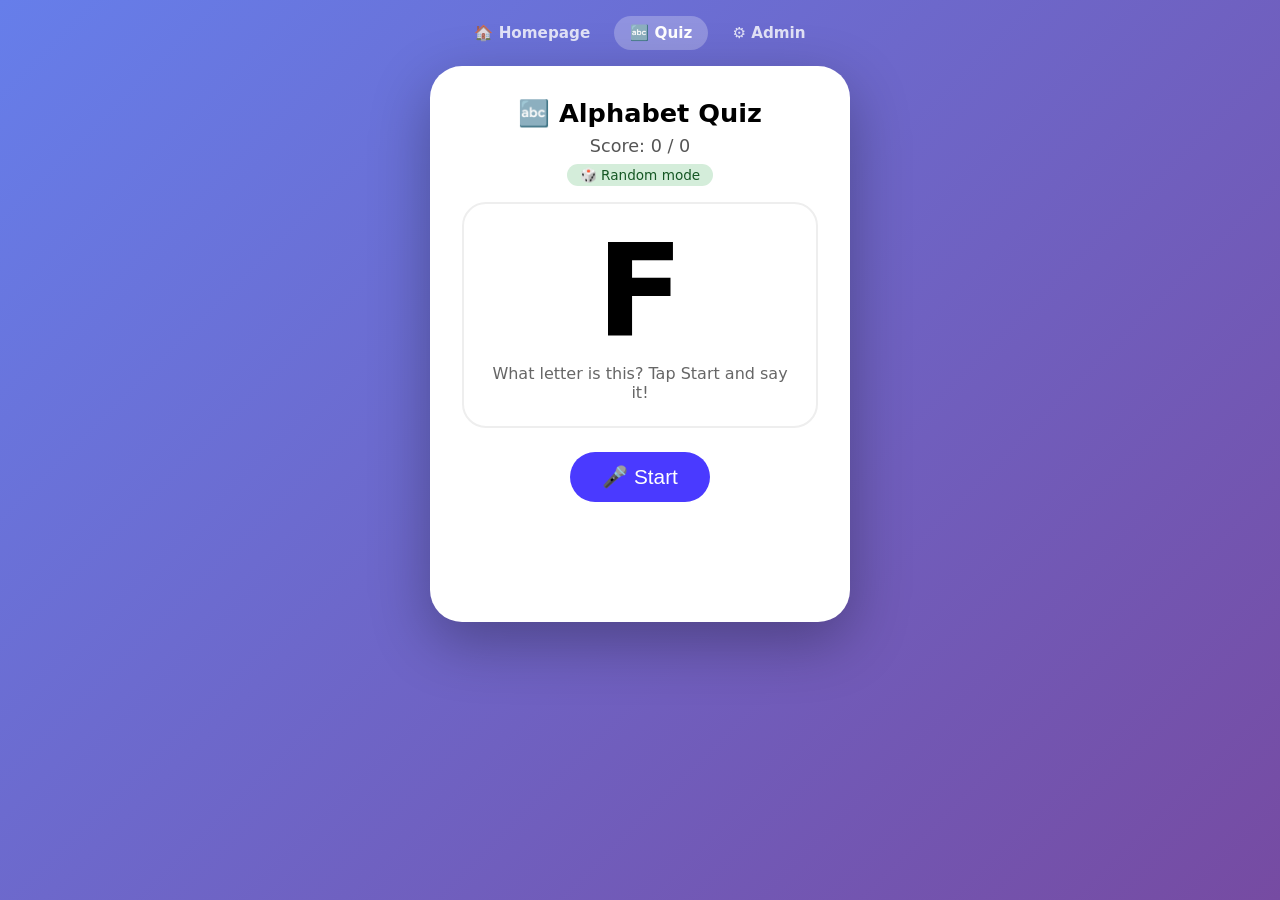
==== quiz.html @ 84fb0a64 "initial commit for alphabet quiz" ====
<!DOCTYPE html>
<html lang="en">
<head>
  <meta charset="UTF-8">
  <meta name="viewport" content="width=device-width, initial-scale=1.0">
  <title>Quiz - Alphabet Quiz 🎓</title>
  <link rel="stylesheet" href="style.css">
</head>
<body>
  <nav class="navbar">
    <a href="index.html" class="nav-link">🏠 Homepage</a>
    <a href="quiz.html" class="nav-link active">🔤 Quiz</a>
    <a href="admin.html" class="nav-link">⚙️ Admin</a>
  </nav>

  <div class="container">
    <h1>🔤 Alphabet Quiz</h1>
    <div class="score-board">Score: <span id="score">0</span> / <span id="total">0</span></div>
    <div id="mode-badge" class="mode-badge"></div>

    <div class="card">
      <div id="letter" class="letter">A</div>
      <p class="prompt">What letter is this? Tap Start and say it!</p>
    </div>

    <div class="btn-group">
      <button id="start-btn" class="mic-btn start-btn" aria-label="Start listening">🎤 Start</button>
      <button id="stop-btn" class="mic-btn stop-btn hidden" aria-label="Stop listening">⏹ Stop</button>
    </div>
    <div id="feedback" class="feedback"></div>
    <div id="heard" class="heard"></div>
    <button id="next-btn" class="next-btn hidden">Next Letter ➡️</button>

    <div id="no-support" class="no-support hidden">
      ⚠️ Your browser doesn't support speech recognition. Please use Chrome or Edge.
    </div>
  </div>

  <script src="app.js"></script>
</body>
</html>
---- style.css ----
* { margin: 0; padding: 0; box-sizing: border-box; }

body {
  font-family: 'Segoe UI', system-ui, sans-serif;
  background: linear-gradient(135deg, #667eea 0%, #764ba2 100%);
  min-height: 100vh;
  display: flex;
  flex-direction: column;
  align-items: center;
  padding: 0 1rem 2rem;
}

/* Navbar */
.navbar {
  width: 100%;
  max-width: 500px;
  display: flex;
  gap: 0.5rem;
  padding: 1rem 0;
  justify-content: center;
}

.nav-link {
  color: rgba(255,255,255,0.8);
  text-decoration: none;
  padding: 0.5rem 1rem;
  border-radius: 2rem;
  font-weight: 600;
  font-size: 0.95rem;
  transition: background 0.2s;
}
.nav-link:hover { background: rgba(255,255,255,0.15); }
.nav-link.active { background: rgba(255,255,255,0.25); color: #fff; }

/* Container */
.container {
  background: #fff;
  border-radius: 2rem;
  padding: 2rem;
  text-align: center;
  max-width: 420px;
  width: 100%;
  box-shadow: 0 20px 60px rgba(0,0,0,0.3);
}

h1 { font-size: 1.6rem; margin-bottom: 0.5rem; }
h2 { font-size: 1.2rem; margin-bottom: 0.5rem; color: #333; }

.subtitle { color: #666; margin-bottom: 1.5rem; }

.score-board { font-size: 1.1rem; color: #555; margin-bottom: 0.5rem; }

.mode-badge {
  font-size: 0.85rem;
  display: inline-block;
  padding: 0.2rem 0.8rem;
  border-radius: 1rem;
  margin-bottom: 1rem;
}
.mode-badge.fixed { background: #fff3cd; color: #856404; }
.mode-badge.random { background: #d4edda; color: #155724; }

.card {
  background: #fff;
  border-radius: 1.5rem;
  padding: 1.5rem;
  margin-bottom: 1.5rem;
  border: 2px solid #eee;
  text-align: center;
}

.letter {
  font-size: 8rem;
  font-weight: 800;
  color: #000;
  line-height: 1;
  user-select: none;
}

.celebration { position: fixed; inset: 0; pointer-events: none; z-index: 10; }

.confetti {
  position: absolute;
  width: 10px;
  height: 10px;
  border-radius: 2px;
  top: -10px;
  animation: fall 1.5s ease-in forwards;
}

@keyframes fall { to { top: 110vh; opacity: 0; transform: rotate(720deg); } }

.prompt { color: #666; margin-top: 0.5rem; font-size: 1rem; }

/* Buttons */
.btn-group { display: flex; gap: 1rem; justify-content: center; }

.mic-btn {
  font-size: 1.3rem;
  padding: 0.8rem 2rem;
  border: none;
  border-radius: 3rem;
  color: #fff;
  cursor: pointer;
  transition: transform 0.15s, background 0.3s;
}
.mic-btn:active { transform: scale(0.95); }
.mic-btn:disabled { opacity: 0.5; cursor: not-allowed; }

.start-btn { background: #4a3aff; }
.start-btn:hover:not(:disabled) { background: #3728d6; }

.stop-btn { background: #e74c3c; animation: pulse 1s infinite; }
.stop-btn:hover { background: #c0392b; }

.clear-btn { background: #888; margin-top: 0.8rem; }
.clear-btn:hover { background: #666; }

@keyframes pulse {
  0%, 100% { box-shadow: 0 0 0 0 rgba(231,76,60,0.5); }
  50% { box-shadow: 0 0 0 14px rgba(231,76,60,0); }
}

.feedback { font-size: 2.5rem; min-height: 3rem; margin: 0.8rem 0 0.3rem; }
.heard { font-size: 0.95rem; color: #888; min-height: 1.4rem; }

.next-btn {
  margin-top: 1rem;
  font-size: 1.1rem;
  padding: 0.7rem 1.8rem;
  border: none;
  border-radius: 3rem;
  background: #27ae60;
  color: #fff;
  cursor: pointer;
}
.next-btn:hover { background: #1e8e4e; }

.hidden { display: none !important; }

.no-support { margin-top: 1rem; color: #c0392b; font-weight: 600; }

/* Homepage */
.feature-list {
  list-style: none;
  text-align: left;
  padding: 0;
}
.feature-list li { padding: 0.4rem 0; font-size: 1rem; color: #444; }

.start-quiz-btn {
  display: inline-block;
  padding: 0.8rem 2rem;
  background: #4a3aff;
  color: #fff;
  text-decoration: none;
  border-radius: 3rem;
  font-size: 1.2rem;
  font-weight: 600;
  transition: background 0.2s;
}
.start-quiz-btn:hover { background: #3728d6; }

/* Admin */
.admin-desc { color: #666; margin-bottom: 1rem; font-size: 0.95rem; }

.admin-form { display: flex; gap: 0.8rem; justify-content: center; align-items: center; }

.letter-input {
  width: 60px;
  height: 50px;
  font-size: 1.5rem;
  text-align: center;
  text-transform: uppercase;
  border: 2px solid #ddd;
  border-radius: 0.8rem;
  outline: none;
  font-weight: 700;
}
.letter-input:focus { border-color: #4a3aff; }

.admin-feedback { margin-top: 0.8rem; font-weight: 600; min-height: 1.5rem; }

.current-setting { font-size: 1.1rem; color: #333; margin-bottom: 0.5rem; font-weight: 600; }

@media (max-width: 480px) {
  .letter { font-size: 6rem; }
  .container { padding: 1.5rem; }
  .navbar { gap: 0.3rem; }
  .nav-link { padding: 0.4rem 0.7rem; font-size: 0.85rem; }
}
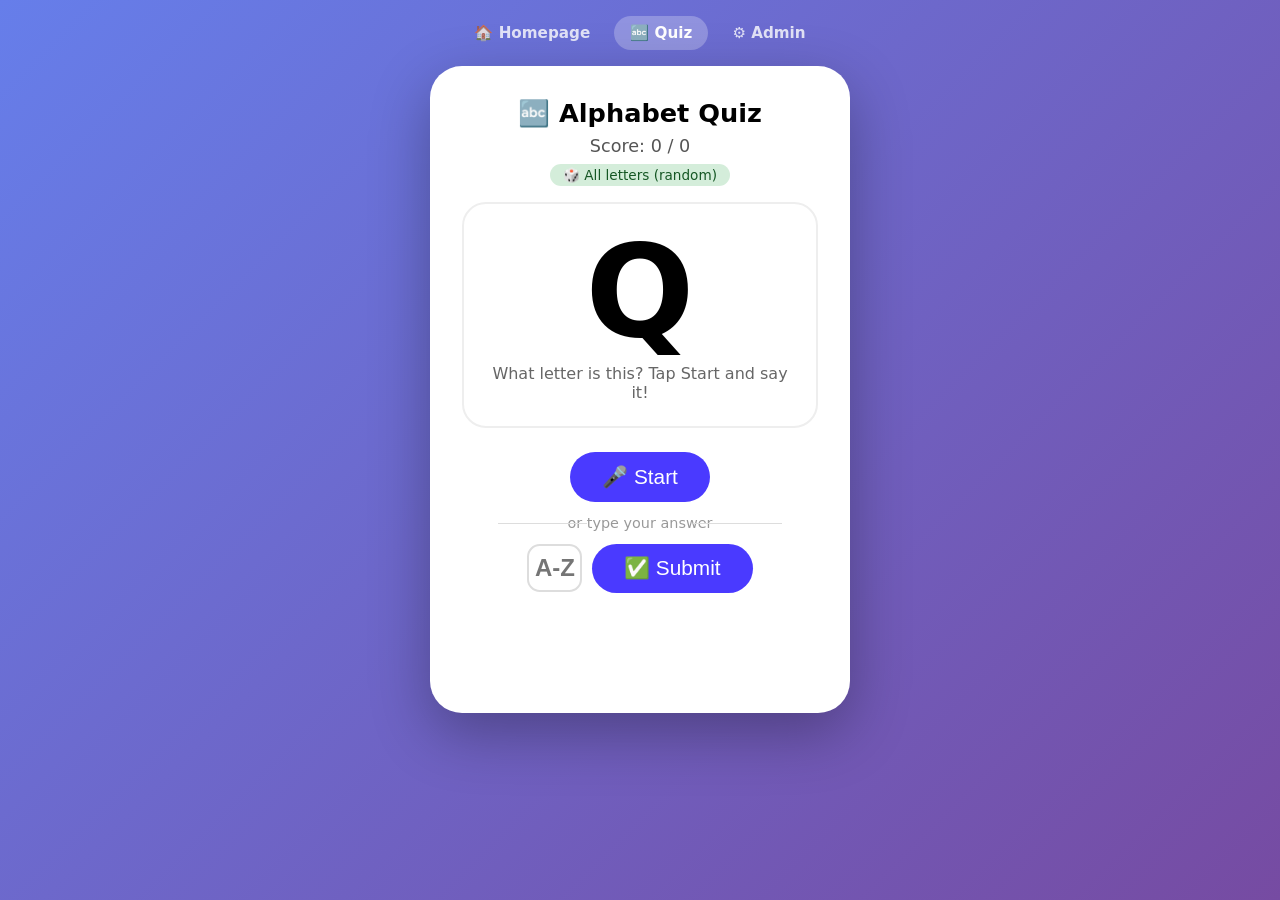
==== commit 9c823150: "updated animation" ====
--- a/quiz.html
+++ b/quiz.html
@@ -27,6 +27,12 @@
       <button id="start-btn" class="mic-btn start-btn" aria-label="Start listening">🎤 Start</button>
       <button id="stop-btn" class="mic-btn stop-btn hidden" aria-label="Stop listening">⏹ Stop</button>
     </div>
+
+    <div class="divider">or type your answer</div>
+    <div class="type-answer">
+      <input type="text" id="answer-input" class="answer-input" maxlength="1" placeholder="A-Z" autocomplete="off">
+      <button id="submit-answer" class="mic-btn start-btn">✅ Submit</button>
+    </div>
     <div id="feedback" class="feedback"></div>
     <div id="heard" class="heard"></div>
     <button id="next-btn" class="next-btn hidden">Next Letter ➡️</button>
--- a/style.css
+++ b/style.css
@@ -121,7 +121,159 @@
   50% { box-shadow: 0 0 0 14px rgba(231,76,60,0); }
 }
 
-.feedback { font-size: 2.5rem; min-height: 3rem; margin: 0.8rem 0 0.3rem; }
+.feedback { font-size: 2.5rem; min-height: 3rem; margin: 0.8rem 0 0.3rem; overflow: visible; }
+
+.clap-anim { display: flex; justify-content: center; gap: 0.2rem; }
+
+.clap-hand {
+  font-size: 3.5rem;
+  display: inline-block;
+  animation: clap 0.4s ease-in-out 4;
+}
+.clap-hand.left { transform-origin: right center; }
+.clap-hand.right { transform-origin: left center; }
+
+@keyframes clap {
+  0%, 100% { transform: rotate(0deg) scale(1); }
+  50% { transform: rotate(15deg) scale(1.2); }
+}
+
+/* Happy overlay */
+.happy-overlay {
+  position: fixed;
+  inset: 0;
+  z-index: 20;
+  display: flex;
+  justify-content: center;
+  align-items: center;
+  backdrop-filter: blur(0px);
+  background: rgba(0,0,0,0);
+  transition: backdrop-filter 0.4s, background 0.4s;
+}
+.happy-overlay.show {
+  backdrop-filter: blur(10px);
+  background: rgba(0,0,0,0.3);
+}
+
+.happy-content {
+  text-align: center;
+  transform: scale(0);
+  transition: transform 0.4s cubic-bezier(0.34, 1.56, 0.64, 1);
+}
+.happy-overlay.show .happy-content { transform: scale(1); }
+
+.happy-emoji {
+  font-size: 8rem;
+  animation: bounce 0.6s ease infinite;
+}
+
+.happy-claps {
+  font-size: 3rem;
+  margin-top: 0.5rem;
+  animation: clap 0.4s ease-in-out infinite;
+}
+
+.happy-stars {
+  font-size: 1.8rem;
+  color: #fff;
+  font-weight: 700;
+  margin-top: 0.5rem;
+  text-shadow: 0 2px 10px rgba(0,0,0,0.3);
+  animation: glow 1s ease-in-out infinite alternate;
+}
+
+.letter-image { text-align: center; }
+
+.letter-image-emoji {
+  font-size: 8rem;
+  animation: popIn 0.5s cubic-bezier(0.34, 1.56, 0.64, 1);
+}
+
+.letter-image-pic {
+  width: 200px;
+  height: 200px;
+  object-fit: cover;
+  border-radius: 1.5rem;
+  border: 4px solid #fff;
+  box-shadow: 0 8px 30px rgba(0,0,0,0.3);
+  animation: popIn 0.5s cubic-bezier(0.34, 1.56, 0.64, 1);
+}
+
+.letter-image-word {
+  font-size: 2rem;
+  color: #fff;
+  font-weight: 700;
+  margin-top: 0.5rem;
+  text-shadow: 0 2px 10px rgba(0,0,0,0.3);
+  animation: popIn 0.5s cubic-bezier(0.34, 1.56, 0.64, 1) 0.2s both;
+}
+
+@keyframes popIn {
+  from { transform: scale(0); opacity: 0; }
+  to { transform: scale(1); opacity: 1; }
+}
+
+@keyframes bounce {
+  0%, 100% { transform: translateY(0); }
+  50% { transform: translateY(-20px); }
+}
+
+@keyframes glow {
+  from { opacity: 0.7; }
+  to { opacity: 1; }
+}
+
+/* Sad overlay */
+.sad-overlay.show { background: rgba(180,30,30,0.45); }
+
+.sad-emoji {
+  font-size: 8rem;
+  animation: shake 0.5s ease-in-out 3;
+  position: relative;
+}
+
+.tear {
+  position: absolute;
+  width: 12px;
+  height: 18px;
+  background: #5bc0de;
+  border-radius: 0 0 50% 50%;
+  opacity: 0;
+  animation: tearDrop 1s ease-in infinite;
+}
+.tear.left { left: 28%; top: 55%; animation-delay: 0s; }
+.tear.right { right: 28%; top: 55%; animation-delay: 0.5s; }
+
+@keyframes tearDrop {
+  0% { opacity: 0; transform: translateY(0) scale(1); }
+  20% { opacity: 1; }
+  100% { opacity: 0; transform: translateY(60px) scale(0.5); }
+}
+
+.sad-letter {
+  font-size: 1.8rem;
+  color: #fff;
+  font-weight: 700;
+  margin-top: 0.5rem;
+}
+
+.correct-letter {
+  font-size: 3rem;
+  color: #ffd93d;
+}
+
+.sad-msg {
+  font-size: 1.3rem;
+  color: #fff;
+  margin-top: 0.5rem;
+  opacity: 0.9;
+}
+
+@keyframes shake {
+  0%, 100% { transform: translateX(0); }
+  25% { transform: translateX(-15px); }
+  75% { transform: translateX(15px); }
+}
 .heard { font-size: 0.95rem; color: #888; min-height: 1.4rem; }
 
 .next-btn {
@@ -138,37 +290,34 @@
 
 .hidden { display: none !important; }
 
-.no-support { margin-top: 1rem; color: #c0392b; font-weight: 600; }
-
-/* Homepage */
-.feature-list {
-  list-style: none;
-  text-align: left;
-  padding: 0;
-}
-.feature-list li { padding: 0.4rem 0; font-size: 1rem; color: #444; }
-
-.start-quiz-btn {
-  display: inline-block;
-  padding: 0.8rem 2rem;
-  background: #4a3aff;
-  color: #fff;
-  text-decoration: none;
-  border-radius: 3rem;
-  font-size: 1.2rem;
-  font-weight: 600;
-  transition: background 0.2s;
-}
-.start-quiz-btn:hover { background: #3728d6; }
-
-/* Admin */
-.admin-desc { color: #666; margin-bottom: 1rem; font-size: 0.95rem; }
-
-.admin-form { display: flex; gap: 0.8rem; justify-content: center; align-items: center; }
-
-.letter-input {
-  width: 60px;
-  height: 50px;
+.divider {
+  color: #999;
+  font-size: 0.9rem;
+  margin: 0.8rem 0;
+  position: relative;
+}
+.divider::before, .divider::after {
+  content: '';
+  position: absolute;
+  top: 50%;
+  width: 25%;
+  height: 1px;
+  background: #ddd;
+}
+.divider::before { left: 10%; }
+.divider::after { right: 10%; }
+
+.type-answer {
+  display: flex;
+  gap: 0.6rem;
+  justify-content: center;
+  align-items: center;
+  margin-bottom: 0.5rem;
+}
+
+.answer-input {
+  width: 55px;
+  height: 48px;
   font-size: 1.5rem;
   text-align: center;
   text-transform: uppercase;
@@ -177,11 +326,75 @@
   outline: none;
   font-weight: 700;
 }
-.letter-input:focus { border-color: #4a3aff; }
+.answer-input:focus { border-color: #4a3aff; }
+.answer-input:disabled { opacity: 0.5; }
+
+.no-support { margin-top: 1rem; color: #c0392b; font-weight: 600; }
+
+/* Homepage */
+.feature-list {
+  list-style: none;
+  text-align: left;
+  padding: 0;
+}
+.feature-list li { padding: 0.4rem 0; font-size: 1rem; color: #444; }
+
+.start-quiz-btn {
+  display: inline-block;
+  padding: 0.8rem 2rem;
+  background: #4a3aff;
+  color: #fff;
+  text-decoration: none;
+  border-radius: 3rem;
+  font-size: 1.2rem;
+  font-weight: 600;
+  transition: background 0.2s;
+}
+.start-quiz-btn:hover { background: #3728d6; }
+
+/* Admin */
+.admin-desc { color: #666; margin-bottom: 1rem; font-size: 0.95rem; }
+
+.alpha-board {
+  display: grid;
+  grid-template-columns: repeat(7, 1fr);
+  gap: 0.4rem;
+  margin-bottom: 1rem;
+}
+
+.alpha-tile {
+  aspect-ratio: 1;
+  border: 2px solid #ddd;
+  border-radius: 0.6rem;
+  background: #f8f8f8;
+  font-size: 1.2rem;
+  font-weight: 700;
+  color: #333;
+  cursor: pointer;
+  transition: all 0.15s;
+}
+.alpha-tile:hover { border-color: #4a3aff; background: #f0edff; }
+.alpha-tile.selected {
+  background: #4a3aff;
+  color: #fff;
+  border-color: #4a3aff;
+}
+
+.board-actions {
+  display: flex;
+  gap: 0.6rem;
+  justify-content: center;
+  margin-bottom: 0.5rem;
+}
+
+.small-btn {
+  font-size: 0.95rem;
+  padding: 0.5rem 1.2rem;
+}
 
 .admin-feedback { margin-top: 0.8rem; font-weight: 600; min-height: 1.5rem; }
 
-.current-setting { font-size: 1.1rem; color: #333; margin-bottom: 0.5rem; font-weight: 600; }
+.current-setting { font-size: 1rem; color: #333; margin-bottom: 0.5rem; font-weight: 600; word-break: break-word; }
 
 @media (max-width: 480px) {
   .letter { font-size: 6rem; }
